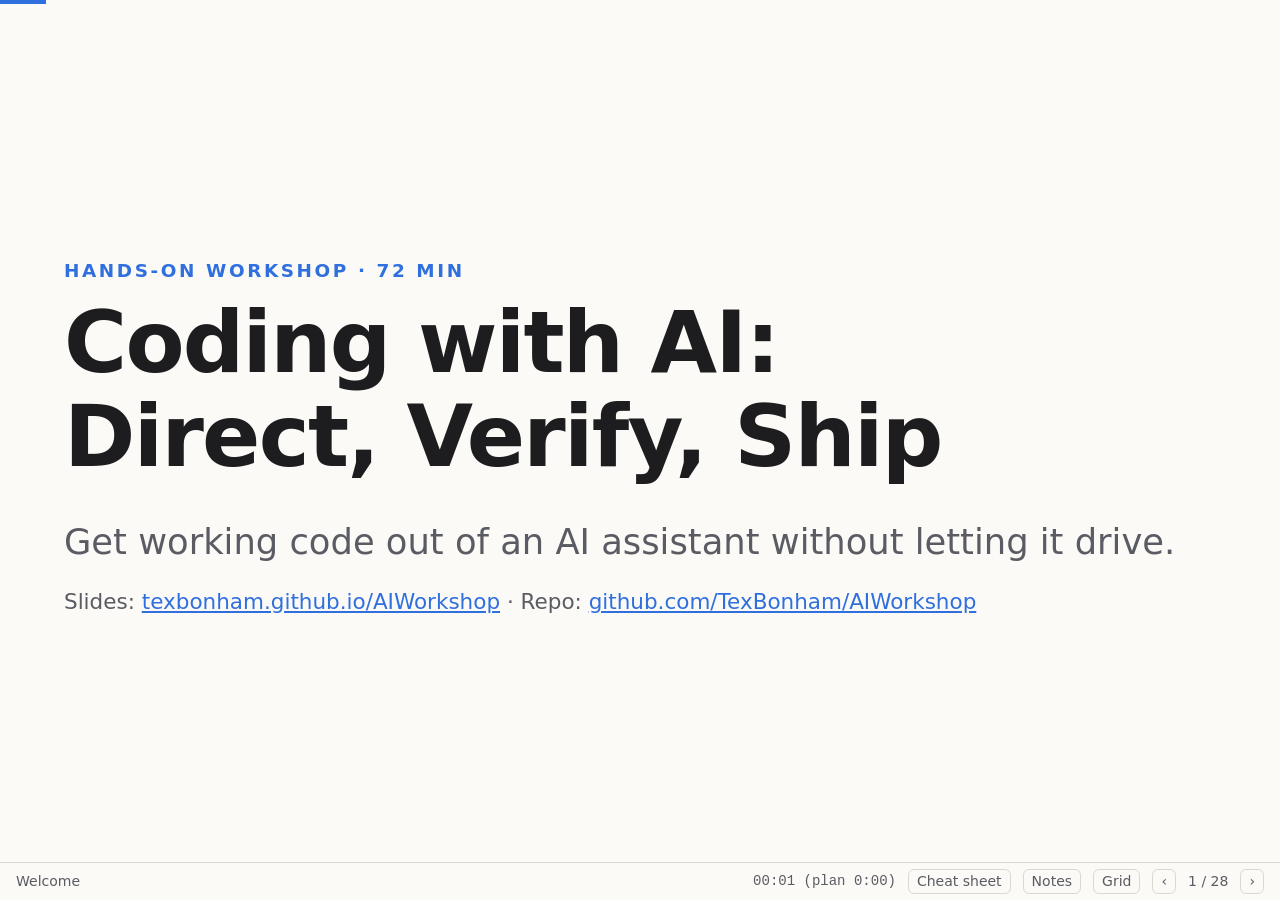
==== docs/index.html @ 7f03ebe2 "Add AI workshop materials: slides, labs, prompts, setup and instructor tooling Three mini-labs (bug," ====
<!doctype html>
<html lang="en">
<head>
  <meta charset="utf-8">
  <meta name="viewport" content="width=device-width, initial-scale=1">
  <title>Coding with AI</title>
  <meta name="description" content="Slides for a 72-minute hands-on workshop on directing an AI coding assistant: give it context, make it plan, verify everything, keep the decisions yourself.">
  <link rel="stylesheet" href="css/slides.css">
</head>
<body>
<div class="progress" id="progress"></div>
<main class="deck">

<!-- ===== Section 0: Welcome ===== -->
<section class="slide title-slide" data-section="Welcome" data-at="0:00">
  <div class="kicker">Hands-on workshop · 72 min</div>
  <h1>Coding with AI:<br>Direct, Verify, Ship</h1>
  <p class="lead">Get working code out of an AI assistant without letting it drive.</p>
  <p class="small">Slides: <a href="https://texbonham.github.io/AIWorkshop/">texbonham.github.io/AIWorkshop</a> · Repo: <a href="https://github.com/TexBonham/AIWorkshop">github.com/TexBonham/AIWorkshop</a></p>
  <aside class="notes">
    <ul>
      <li>[0:00] Welcome. Title is a placeholder; change it here and in the &lt;title&gt;.</li>
      <li>Laptops open, signed in to claude.ai, repo ZIP downloaded. Anyone who skipped SETUP.md: hand up now, a helper comes to you.</li>
      <li>Press N to hide these notes, F for fullscreen, T to reset the clock.</li>
    </ul>
  </aside>
</section>

<section class="slide">
  <h2>Today, in 72 minutes</h2>
  <div class="table-wrap">
  <table class="simple">
    <tr><th>Min</th><th>What</th><th>You</th></tr>
    <tr><td>0–3</td><td>Welcome, budget warning, open the ZIP</td><td>follow along</td></tr>
    <tr><td>3–14</td><td>How to work with an AI assistant: two failures, nine habits</td><td>watch</td></tr>
    <tr><td>14–26</td><td><strong>Lab 1</strong> · The bug that isn't where it looks</td><td>hands-on</td></tr>
    <tr><td>26–30</td><td>Debrief · from a complaint to a spec</td><td>discuss</td></tr>
    <tr><td>30–45</td><td><strong>Lab 2</strong> · The complaint</td><td>hands-on</td></tr>
    <tr><td>45–49</td><td>Debrief · building from a brief</td><td>discuss</td></tr>
    <tr><td>49–67</td><td><strong>Lab 3</strong> · Build from a brief (pick one of two)</td><td>hands-on</td></tr>
    <tr><td>67–72</td><td>Recap, take-home, beyond the browser</td><td>listen</td></tr>
  </table>
  </div>
  <p class="small">Every step is in <a href="https://github.com/TexBonham/AIWorkshop/blob/main/LABS.md">LABS.md</a> · prompts in <code>labs/prompts.md</code> · one page: <a href="cheatsheet.html">cheat sheet</a></p>
  <aside class="notes">
    <ul>
      <li>[~0:45] You leave with: a workflow that gets correct code out of an assistant, nine habits, and nine copy-paste prompt skeletons.</li>
      <li>Mostly doing. Three labs. Each one is built so "just fix it" fails and the workflow works.</li>
      <li>Fall behind? LABS.md has every step. Nobody gets left behind.</li>
    </ul>
  </aside>
</section>

<section class="slide">
  <h2>You have a message budget</h2>
  <ul>
    <li>Free Claude usage runs on a <strong>rolling 5-hour window</strong>. Anthropic doesn't publish the exact free count.</li>
    <li>So today every message is planned:</li>
  </ul>
  <div class="table-wrap">
  <table class="simple">
    <tr><th>Lab</th><th>Minutes</th><th>Messages (target)</th></tr>
    <tr><td>Lab 1 · the bug</td><td>12</td><td>≤ 5</td></tr>
    <tr><td>Lab 2 · the complaint</td><td>15</td><td>≤ 7</td></tr>
    <tr><td>Lab 3 · build from a brief</td><td>18</td><td>≤ 5</td></tr>
  </table>
  </div>
  <p class="lead">Every "still broken, try again" is a message you don't get back.</p>
  <p class="small">Targets, being confirmed in a dry run on a fresh free account.</p>
  <aside class="notes">
    <ul>
      <li>[~1:15] Don't quote a number of free messages; we don't know it and it changes. Say "rolling 5-hour window, count not published".</li>
      <li>After the Gate 3 dry run: update these numbers here, in LABS.md, and on the cheat sheet.</li>
      <li>Run out mid-lab? Pair with a neighbour. That's the plan, not a failure.</li>
    </ul>
  </aside>
</section>

<section class="slide lab" data-at="2:00">
  <div class="kicker">Hands-on · Lab 0 · 1 min · 0 messages</div>
  <h2>Set up your workspace</h2>
  <ol>
    <li>Unzip the repo. Double-click <code>labs/lab1-bug/index.html</code>: a grade calculator opens</li>
    <li>Go to <strong>claude.ai</strong> → create one <strong>Project</strong> named <code>AI Workshop</code></li>
    <li>Paste skeleton <span class="skel">#0</span> (the project brief) into the Project's <strong>instructions</strong></li>
    <li>Every lab = a <strong>new chat inside that Project</strong></li>
  </ol>
  <p class="small">No Projects in your sidebar? Fine: paste <span class="skel">#0</span> as the first message of every chat instead.</p>
  <p class="labfoot">Full steps in <a href="https://github.com/TexBonham/AIWorkshop/blob/main/LABS.md#lab-0-set-up-follow-along">LABS.md</a> · skeletons in <code>labs/prompts.md</code></p>
  <aside class="notes">
    <ul>
      <li>[2:00–3:00] Do it live on the projector once. Show where the ZIP unzipped and where prompts.md is.</li>
      <li>Projects location ("left sidebar") and the instructions field wording [confirm at Gate 3].</li>
      <li>Most people will finish this during the next section; that's fine. Helpers watch for anyone with no claude.ai login.</li>
      <li>Fallback costs nothing extra: #0 just rides along in message 1 of each lab.</li>
    </ul>
  </aside>
</section>

<!-- ===== Section 1: How to work with an AI assistant ===== -->
<section class="slide divider" data-section="1 · How to work with an AI assistant" data-at="3:00">
  <div class="kicker">Part 1</div>
  <h1>Two ways "just ask" fails</h1>
  <p class="lead">A tiny tip splitter, one bug, two requests.</p>
  <aside class="notes">
    <ul>
      <li>[3:00] Live demo on the instructor's account; screenshots in instructor/demo/ as fallback.</li>
      <li>The example (tip.js) is deliberately not any of the labs. Target: done with both demos by ~7:00.</li>
    </ul>
  </aside>
</section>

<section class="slide">
  <h2>Failure 1: "fix the bug"</h2>
  <div class="chat">
    <div class="you"><span class="who">You</span>fix the bug<pre><code>function splitBill(bill, tipPercent, people) {
  const tip = bill * tipPercent / 100;
  const share = bill / people + tip;
  return roundCents(share);
}
function roundCents(x) {
  let cents = Math.round(x * 100);
  if (cents % 1 !== 0) { cents = Math.ceil(cents); }
  return cents / 100;
}</code></pre></div>
    <div class="ai"><span class="who">Assistant</span>Found it! <code>roundCents</code> is convoluted: the <code>cents % 1</code> check can never be true. I've rewritten it as <code>Math.round(x * 100) / 100</code>. <strong>Fixed!</strong> Your tip splitter should work correctly now.</div>
  </div>
  <div class="card bad"><p>The rounding was ugly but <strong>correct</strong>. The real bug, <em>$60, 20% tip, 3 people shows $32.00 each, expected $24.00</em>, is untouched. It never heard the symptom.</p></div>
  <aside class="notes">
    <ul>
      <li>[~3:30] Live demo on the instructor's account; screenshots in instructor/demo/ as fallback. Exact wording will differ live; the pattern is what matters.</li>
      <li>Ask the room: what was the bug? (Tip isn't divided among people: 60/3 + 12 = 32.) Nobody told the assistant, so it fixed the ugliest code it saw and declared victory.</li>
      <li>"Fixed!" is a claim, not a result. Hold that thought: habit 6.</li>
    </ul>
  </aside>
</section>

<section class="slide">
  <h2>Failure 2: "add X"</h2>
  <div class="chat">
    <div class="you"><span class="who">You</span>Add an option to round each share up to the next dollar. <em>(tip.js pasted)</em></div>
    <div class="ai"><span class="who">Assistant</span>Done! I added a <code>roundUp</code> option. While I was in there I also:
      <ul>
        <li>renamed <code>splitBill</code> to <code>calculateShare</code> for clarity</li>
        <li>converted everything to arrow functions</li>
        <li>formatted the result with a currency symbol</li>
      </ul>
    </div>
  </div>
  <div class="card bad"><p>One request, four changes to review. The page still calls <code>splitBill()</code>, so now <strong>nothing</strong> works, and the display shows <code>$$24.00</code>.</p></div>
  <aside class="notes">
    <ul>
      <li>[~5:30] Live demo on the instructor's account; screenshots in instructor/demo/ as fallback.</li>
      <li>Point: the assistant is eager. Unasked "improvements" are where new bugs come from, and they make the real change hard to find.</li>
      <li>Both failures are preventable with what you say, not with a better model. That's the next 7 minutes.</li>
    </ul>
  </aside>
</section>

<section class="slide">
  <div class="kicker">Habit 1</div>
  <h2><span class="habit">1</span> Context first</h2>
  <p>Start every chat with a short <strong>project brief</strong>: what the code is, what "done" means, what not to touch.</p>
  <div class="cols">
    <div class="card good"><h3>In a Project</h3><p>The brief lives in the Project's instructions. Every new chat starts with it, free.</p></div>
    <div class="card"><h3>No Projects?</h3><p>Paste the brief as the first lines of message 1.</p></div>
  </div>
  <p class="small">Skeleton <span class="skel">#0</span> · it also bans refactors and "fixed!" claims for the whole chat.</p>
  <aside class="notes">
    <ul>
      <li>[~7:00] Target: ~40 s per habit slide. You'll practise all of them in the labs.</li>
      <li>Show skeleton #0 in labs/prompts.md briefly: "list assumptions, smallest change, only app.js, show changed lines, never say fixed".</li>
      <li>That one paste would have prevented most of Failure 2.</li>
    </ul>
  </aside>
</section>

<section class="slide">
  <div class="kicker">Habits 2 and 3</div>
  <h2>Describe what you saw, then prove it</h2>
  <div class="cols">
    <div class="card"><h3><span class="habit">2</span> Symptom, not diagnosis</h3><p>Say what you did, what you saw, what you expected. Don't guess the cause for it; a wrong guess sends it to the wrong place.</p></div>
    <div class="card"><h3><span class="habit">3</span> Reproduce, paste the real output</h3><p>The exact wrong number. The red test lines, copied. <strong>Text, not screenshots.</strong></p></div>
  </div>
  <pre><code>What I saw:      $60, 20% tip, 3 people → $32.00 each
What I expected: $24.00 each ((60 + 12) / 3)</code></pre>
  <p class="small">Skeletons <span class="skel">#1</span> report a bug · <span class="skel">#4</span> report back after testing</p>
  <aside class="notes">
    <ul>
      <li>[~7:40] With these two lines, Failure 1 doesn't happen: it looks at the share math, not the rounding.</li>
      <li>"I think the rounding is wrong" is a diagnosis. If you're wrong, it agrees with you anyway.</li>
    </ul>
  </aside>
</section>

<section class="slide">
  <div class="kicker">Habit 4</div>
  <h2><span class="habit">4</span> Plan before code, with assumptions</h2>
  <p class="lead">"List your assumptions and a plan. Don't write code yet."</p>
  <ol>
    <li>It lists assumptions and a numbered plan</li>
    <li>You <strong>correct</strong> the wrong assumptions</li>
    <li>You <strong>approve</strong> specific steps</li>
    <li>Then it writes code</li>
  </ol>
  <p>A wrong assumption costs one line to fix in a plan, and a whole rewrite after the code.</p>
  <p class="small">Skeletons <span class="skel">#2</span> assumptions + plan · <span class="skel">#3</span> approve and correct</p>
  <aside class="notes">
    <ul>
      <li>[~8:40] This is the habit that matters most for Labs 2 and 3. It feels slower; it is cheaper.</li>
      <li>Reading the assumptions list is where you find out it misunderstood you, before you pay for code.</li>
    </ul>
  </aside>
</section>

<section class="slide">
  <div class="kicker">Habits 5 and 6</div>
  <h2>Small changes, checked by you</h2>
  <div class="cols">
    <div class="card"><h3><span class="habit">5</span> One change at a time</h3><p>Ask for the smallest change. Forbid refactors you didn't ask for. "Show me only the changed lines."</p></div>
    <div class="card"><h3><span class="habit">6</span> Verify every claim</h3><p>"Fixed" means nothing until <strong>your</strong> tests say so. Save, re-run, then report the real result back.</p></div>
  </div>
  <p class="small">Skeletons <span class="skel">#3</span> approve steps 1–3 only · <span class="skel">#4</span> report back · <span class="skel">#8</span> fix only these</p>
  <aside class="notes">
    <ul>
      <li>[~9:40] Every lab has a tests page or a checklist. Its verdict beats the assistant's.</li>
      <li>If it says "fixed" and the test is red, don't argue in prose: paste the red lines (#4).</li>
    </ul>
  </aside>
</section>

<section class="slide">
  <div class="kicker">Habit 7</div>
  <h2><span class="habit">7</span> Read the diff, own the decision</h2>
  <ul>
    <li>You are the reviewer. If you can't say which line changed and why, you're not done.</li>
    <li>When a choice matters, make it argue against itself:</li>
  </ul>
  <pre><code>Give me the strongest case against this approach, and one
alternative. Then tell me which you'd pick and why. No code.</code></pre>
  <p class="small">Skeleton <span class="skel">#6</span> argue against it</p>
  <aside class="notes">
    <ul>
      <li>[~10:40] Assistants agree with you by default. Asking for the case against is how you get the other side.</li>
      <li>Lab 2 is where this pays off: the obvious fix is not the right one.</li>
    </ul>
  </aside>
</section>

<section class="slide">
  <div class="kicker">Habits 8 and 9</div>
  <h2>Keep chats short, spend on purpose</h2>
  <div class="cols">
    <div class="card"><h3><span class="habit">8</span> Fresh chat when context rots</h3><p>Long chats drift and cost more per message. <strong>New lab = new chat.</strong> Your Project brief comes with you.</p></div>
    <div class="card"><h3><span class="habit">9</span> Budget your messages</h3><p>Each lab has a spend plan. LABS.md says <em>"Message 2 of 5"</em> on every step that sends one.</p></div>
  </div>
  <p class="lead">Plan → approve → one change → test → report back.</p>
  <aside class="notes">
    <ul>
      <li>[~11:40] Recap the loop in one line, then go.</li>
      <li>Questions? Take one or two, max. Lab 1 starts at 14:00.</li>
    </ul>
  </aside>
</section>

<!-- ===== Section 2: Lab 1 ===== -->
<section class="slide lab" data-section="2 · Lab 1: The bug" data-at="14:00">
  <div class="kicker">Hands-on · Lab 1 · 12 min · ≤5 messages</div>
  <h2>The bug that isn't where it looks</h2>
  <div class="ticket">
    <p><strong>#41 · Homework average comes out as 50.7%</strong></p>
    <p>I copied my homework scores straight from the syllabus tracker sheet: <strong>9 / 10, 40 / 50, 95 / 100</strong>. The app shows the Homework average as <strong>50.7%</strong>, and my overall grade shows a C. By hand those are 90%, 80% and 95%, which average to <strong>88.3%</strong>, and that should make the overall a B.</p>
    <p>Quizzes and the midterm look right, so it's just Homework.</p>
  </div>
  <ol>
    <li>New chat in your Project. Reproduce it in <code>index.html</code>; open <code>tests.html</code>, copy the red lines</li>
    <li>Msg 1 <span class="skel">#1</span> symptom + red lines + <code>app.js</code> · Msg 2 <span class="skel">#2</span> assumptions + plan</li>
    <li>Msg 3 <span class="skel">#3</span> approve → edit <code>app.js</code>, save, refresh <code>tests.html</code></li>
    <li>Still red? Msg 4–5 <span class="skel">#4</span> paste the red lines back</li>
    <li>Done: all green, and you can point at the line you changed</li>
  </ol>
  <p class="labfoot">Full steps in <a href="https://github.com/TexBonham/AIWorkshop/blob/main/LABS.md#lab-1-the-bug-that-isnt-where-it-looks">LABS.md</a> · ticket in <code>labs/lab1-bug/README.md</code></p>
  <aside class="notes">
    <ul>
      <li>[14:00–26:00] Reproduce on the projector first: open index.html, the Homework row is already filled in and shows 50.7%; expected 88.3%. Then let them go.</li>
      <li>Walk the room. Look for people who typed "fix the bug": ask what the ticket says, point them at skeleton #1.</li>
      <li>Watch for: a "fix" that turns a different test red. That's the point; paste it back with #4.</li>
      <li>Snags: tests still red after saving → edited the wrong copy of app.js, or didn't refresh. Notepad saved as app.js.txt → Save as type: All files.</li>
      <li>[~24:00] Two-minute warning.</li>
    </ul>
  </aside>
</section>

<!-- ===== Section 3: Debrief Lab 1 ===== -->
<section class="slide divider" data-section="3 · Debrief: complaint to spec" data-at="26:00">
  <div class="kicker">Debrief · Lab 1</div>
  <h1>Where was the bug?</h1>
  <ul>
    <li>Who got all green in three messages or fewer? What did you paste in message 1?</li>
    <li>Did anyone's assistant rewrite code that wasn't broken? Did it say "fixed"?</li>
    <li>Did a <em>different</em> test go red after the first fix? What did you send back?</li>
  </ul>
  <aside class="notes">
    <ul>
      <li>[26:00] Two minutes, hands up, take two or three answers. Get one person to say which line changed and why.</li>
      <li>Land it: the symptom plus the red test text pointed straight at the average; "fix the bug" pointed at the ugliest code.</li>
    </ul>
  </aside>
</section>

<section class="slide">
  <h2>From a complaint to a spec</h2>
  <div class="cols">
    <div class="card bad"><h3>A complaint</h3><p>"The search is broken." Real, but it doesn't say what <em>right</em> looks like.</p></div>
    <div class="card good"><h3>A requirement</h3><p>Examples with expected results: "I type X, I see A and B, I don't see C."</p></div>
  </div>
  <ul>
    <li><strong>Examples are the spec.</strong> Write them before you open the chat</li>
    <li><strong>Ask for its assumptions</strong>: the gaps your examples don't cover <span class="skel">#5</span> <span class="skel">#2</span></li>
    <li><strong>Make it argue against</strong> the obvious fix <span class="skel">#6</span></li>
  </ul>
  <aside class="notes">
    <ul>
      <li>[~28:00] Bridge to Lab 2. Nothing is broken in Lab 2: every test passes. The code does what it was written to do, not what people expect.</li>
      <li>You decide what "correct" is. The assistant can't, because only the owner knows.</li>
    </ul>
  </aside>
</section>

<!-- ===== Section 4: Lab 2 ===== -->
<section class="slide lab" data-section="4 · Lab 2: The complaint" data-at="30:00">
  <div class="kicker">Hands-on · Lab 2 · 15 min · ≤7 messages</div>
  <h2>The complaint</h2>
  <div class="ticket">
    <p class="from">From a student, via the feedback form</p>
    <p>The search on the events page is broken. I typed <strong>art</strong> and got <em>Startup Weekend</em> and <em>Cartography Club</em>. Neither of those has anything to do with art. The actual <em>Art Society Open Studio</em> was in the list, but so was a bunch of junk.</p>
  </div>
  <ol>
    <li>New chat. <strong>Before opening Claude:</strong> write 5 example searches with expected results</li>
    <li>Msg 1 <span class="skel">#5</span> complaint + examples + <code>app.js</code> · Msg 2 <span class="skel">#2</span> · Msg 3 <span class="skel">#3</span></li>
    <li>Apply, refresh <code>tests.html</code>, try your 5 examples in <code>index.html</code></li>
    <li>Checklist on the projector → Msg 4–5 <span class="skel">#8</span> fix only what fails</li>
    <li>Msg 6: ask for 2 tests for the new behaviour, paste them into <code>tests.js</code></li>
  </ol>
  <p class="labfoot">Full steps in <a href="https://github.com/TexBonham/AIWorkshop/blob/main/LABS.md#lab-2-the-complaint">LABS.md</a> · Msg 7 is spare</p>
  <aside class="notes">
    <ul>
      <li>[30:00–45:00] Stress step 1: pen and paper (or a text file) first. No examples, no message 1.</li>
      <li>Walk the room. If someone's plan makes the match much stricter, ask them to try a few partial words in index.html, then point them at #6.</li>
      <li>Don't reveal the owner's intent before the checklist slide.</li>
      <li>Snag: tests.js edit breaks tests.html → they pasted outside the list; check the end of the file.</li>
    </ul>
  </aside>
</section>

<section class="slide center" data-at="37:00">
  <div class="kicker">Lab 2 · minute 7</div>
  <h2>Acceptance checklist</h2>
  <p class="lead">The owner's checklist is now on the projector.</p>
  <p>Run every query in <code>index.html</code>. Anything that fails goes into skeleton <span class="skel">#8</span>.</p>
  <aside class="notes">
    <ul>
      <li>[37:00] Switch the projector to instructor/checklists/lab2.md (written after the Gate 3 dry run). It is NOT in this deck because the deck is public.</li>
      <li>Leave it up until ~43:00. Ask: whose examples already covered most of it?</li>
      <li>[~43:00] Last step: ask for two tests for the new behaviour and paste them into tests.js.</li>
    </ul>
  </aside>
</section>

<!-- ===== Section 5: Debrief Lab 2 ===== -->
<section class="slide divider" data-section="5 · Debrief: brief to build" data-at="45:00">
  <div class="kicker">Debrief · Lab 2</div>
  <h1>Who decided what "art" means?</h1>
  <ul>
    <li>Who wrote all 5 examples before opening Claude? How many checklist items did they already cover?</li>
    <li>Which of its assumptions did you correct?</li>
    <li>Did anyone's plan match whole words only? What did that break?</li>
  </ul>
  <aside class="notes">
    <ul>
      <li>[45:00] Two minutes. Get one wrong assumption out loud.</li>
      <li>Land it: the obvious fix (whole words only) is the wrong one: it breaks partial-word searches people rely on. Only the owner's examples tell you that.</li>
    </ul>
  </aside>
</section>

<section class="slide">
  <h2>From a brief to a build</h2>
  <p class="lead">Brief → spec → acceptance checks → <strong>one</strong> build → test locally → fix only what fails</p>
  <div class="cols">
    <div class="card"><h3>Why one build</h3><p>A whole page is a long reply. Each rebuild costs far more of your budget than a short answer. Settle the spec first, then build once.</p></div>
    <div class="card"><h3>Test it where it runs</h3><p>Download the artifact, or copy its code into a file ending in <code>.html</code>. Open it in your browser and tick your list.</p></div>
  </div>
  <p class="small">Skeletons <span class="skel">#7</span> build from a brief · <span class="skel">#3</span> approve · <span class="skel">#8</span> fix round</p>
  <aside class="notes">
    <ul>
      <li>[~47:00] An <em>artifact</em> is the panel where Claude shows a whole file. Show the download / copy button on the projector.</li>
      <li>Fix rounds name the failing checks only. "Make it better" restarts the whole page.</li>
    </ul>
  </aside>
</section>

<section class="slide" data-at="48:30">
  <div class="kicker">30 seconds</div>
  <h2>Check your usage meter</h2>
  <ol>
    <li>In claude.ai, look at the usage indicator (or your settings)</li>
    <li>Plenty left? Pick <strong>brief A</strong></li>
    <li>Nearly out? Pick <strong>brief B</strong>, or pair with a neighbour</li>
  </ol>
  <aside class="notes">
    <ul>
      <li>[48:30] Show where the meter is on the instructor's screen. Its exact location may move [confirm at Gate 3].</li>
      <li>Pairing plan: one laptop drives, the other person writes the acceptance checks.</li>
    </ul>
  </aside>
</section>

<!-- ===== Section 6: Lab 3 ===== -->
<section class="slide lab" data-section="6 · Lab 3: Build from a brief" data-at="49:00">
  <div class="kicker">Hands-on · Lab 3 · 18 min · ≤5 messages</div>
  <h2>Build from a brief: pick one</h2>
  <div class="cols">
    <div class="card"><h3>A · Class schedule builder</h3><p><strong>Standard pick.</strong> An advising office wants a weekly grid that shows which courses collide.</p><p><code>labs/lab3-build/brief-schedule.md</code></p></div>
    <div class="card"><h3>B · Game of Life</h3><p><strong>Lighter pick:</strong> low on budget, or want the more visual result. A club wants a demo page for its fair table.</p><p><code>labs/lab3-build/brief-life.md</code></p></div>
  </div>
  <p class="lead">The other one is your take-home.</p>
  <aside class="notes">
    <ul>
      <li>[49:00] One minute to choose. Most people should take A.</li>
      <li>Both briefs are deliberately vague. The "What the brief does not say" list under each one is the real work.</li>
    </ul>
  </aside>
</section>

<section class="slide lab">
  <div class="kicker">Hands-on · Lab 3 · 18 min · ≤5 messages</div>
  <h2>Spec first, build once</h2>
  <ol>
    <li>On paper: answer "What the brief does not say", then write 8–12 acceptance checks</li>
    <li>New chat. Msg 1 <span class="skel">#7</span> brief + checks, no build yet</li>
    <li>Msg 2 <span class="skel">#3</span> correct its assumptions, approve → <strong>one</strong> build</li>
    <li>Download it (or copy into a <code>.html</code> file), open it in your browser, tick your list</li>
    <li>Up to 2 rounds of <span class="skel">#8</span>: only the checks that failed</li>
  </ol>
  <p class="labfoot">Full steps in <a href="https://github.com/TexBonham/AIWorkshop/blob/main/LABS.md#lab-3-build-from-a-brief">LABS.md</a> · one message is spare</p>
  <aside class="notes">
    <ul>
      <li>[~50:00–65:00] Push the paper step hard: 5 minutes of writing saves 3 messages.</li>
      <li>Walk the room. "Make it nicer" is not a check; ask what they would click to test it.</li>
      <li>Snags: artifact won't download → copy the code into a new file ending .html (download/copy button wording [confirm at Gate 3]). TextEdit → Format → Make Plain Text first.</li>
      <li>[~63:00] Two minutes to self-check.</li>
    </ul>
  </aside>
</section>

<section class="slide center" data-at="65:00">
  <div class="kicker">Lab 3 · self-check</div>
  <h2>How does yours compare?</h2>
  <p class="lead">The instructor's checklist for your brief is on the projector.</p>
  <p>How many did your own list already cover? Which ones did you miss?</p>
  <aside class="notes">
    <ul>
      <li>[65:00] Show instructor/checklists/lab3-schedule.md, then lab3-life.md (written after the Gate 3 dry run). Not in this deck because the deck is public.</li>
      <li>Self-check only; no grading. Ask for one check someone had that the instructor's list doesn't.</li>
    </ul>
  </aside>
</section>

<!-- ===== Section 7: Wrap-up ===== -->
<section class="slide divider" data-section="7 · Wrap-up" data-at="67:00">
  <div class="kicker">Wrap-up</div>
  <h1>The nine habits</h1>
  <div class="table-wrap">
  <table class="simple">
    <tr><td><span class="habit">1</span> Context first</td><td><span class="habit">4</span> Plan + assumptions before code</td><td><span class="habit">7</span> Read the diff, own the decision</td></tr>
    <tr><td><span class="habit">2</span> Symptom, not diagnosis</td><td><span class="habit">5</span> One change at a time</td><td><span class="habit">8</span> Fresh chat when context rots</td></tr>
    <tr><td><span class="habit">3</span> Reproduce, paste real output</td><td><span class="habit">6</span> Verify every claim</td><td><span class="habit">9</span> Budget your messages</td></tr>
  </table>
  </div>
  <p class="lead">You direct. It types. Your tests decide.</p>
  <aside class="notes">
    <ul>
      <li>[67:00] One sentence per column: give it context and evidence; make it plan and keep it small; check it and own it.</li>
    </ul>
  </aside>
</section>

<section class="slide">
  <h2>Take-home</h2>
  <ul>
    <li><strong>Build the other Lab 3 brief</strong>, start to finish, in a fresh chat</li>
    <li>Keep <code>labs/prompts.md</code>: skeletons <span class="skel">#0</span>–<span class="skel">#8</span> work on any project</li>
    <li>Unfinished lab? Every step is in <a href="https://github.com/TexBonham/AIWorkshop/blob/main/LABS.md">LABS.md</a></li>
  </ul>
  <p class="small">One page to keep: <a href="cheatsheet.html">cheat sheet</a></p>
  <aside class="notes">
    <ul>
      <li>[~68:30] Wait for your usage window to reset before starting the take-home.</li>
      <li>Try it on your own coursework next: write the brief (#0) first.</li>
    </ul>
  </aside>
</section>

<section class="slide">
  <h2>Beyond the browser</h2>
  <ul>
    <li>Paid tiers add <strong>Claude Code</strong>: the assistant works in a terminal on your real files, and plugs into editors</li>
    <li>Other tools do similar things: GitHub Copilot, Cursor, and more</li>
    <li><strong>The habits don't change.</strong> Context, symptoms, plan first, small changes, verify, own the decision</li>
  </ul>
  <p class="lead">The tool will change. Directing it is the skill.</p>
  <aside class="notes">
    <ul>
      <li>[~70:00] Don't quote prices or limits; they change. Point people at the providers' own pages.</li>
      <li>The more an assistant can do on its own, the more habits 4, 6 and 7 matter.</li>
    </ul>
  </aside>
</section>

<section class="slide center">
  <h2>Thank you</h2>
  <p class="lead">Direct. Verify. Ship.</p>
  <p class="small"><a href="https://github.com/TexBonham/AIWorkshop">github.com/TexBonham/AIWorkshop</a> · <a href="cheatsheet.html">cheat sheet</a></p>
  <aside class="notes">
    <ul>
      <li>[~71:00] Thank helpers. Leave this up while people pack.</li>
    </ul>
  </aside>
</section>

</main>

<nav class="hud" aria-label="Slide controls">
  <span class="section-name" id="section-name"></span>
  <span class="clock hide-narrow" id="clock" title="Elapsed time (press T to reset)"></span>
  <a href="cheatsheet.html" class="hide-narrow">Cheat sheet</a>
  <button type="button" id="btn-notes" class="hide-narrow" title="Speaker notes (N)">Notes</button>
  <button type="button" id="btn-overview" class="hide-narrow" title="Overview (O)">Grid</button>
  <button type="button" id="btn-prev" aria-label="Previous slide">‹</button>
  <span id="counter">1 / 1</span>
  <button type="button" id="btn-next" aria-label="Next slide">›</button>
</nav>

<script src="js/slides.js"></script>
</body>
</html>
---- docs/css/slides.css ----
:root {
  --bg: #fbfaf7;
  --surface: #ffffff;
  --surface-2: #f1efe9;
  --text: #1d1d1f;
  --muted: #5b5b63;
  --accent: #2f6fde;
  --accent-soft: #e3ecfc;
  --ok: #1f8a4c;
  --warn: #b25e00;
  --bad: #c0362c;
  --border: #dcd8cf;
  --code-bg: #f1efe9;
  --code-text: #1d1d1f;
  --shadow: 0 2px 10px rgba(0, 0, 0, 0.06);
  --font: system-ui, -apple-system, "Segoe UI", Roboto, "Helvetica Neue", Arial, sans-serif;
  --mono: ui-monospace, "Cascadia Code", "SF Mono", Menlo, Consolas, "Liberation Mono", monospace;
  --gutter: 16px;
  --radius: 10px;
}

@media (prefers-color-scheme: dark) {
  :root:not([data-theme="light"]) {
    --bg: #15161a;
    --surface: #1e2026;
    --surface-2: #262932;
    --text: #ecebe7;
    --muted: #a3a3ad;
    --accent: #7aa7ff;
    --accent-soft: #23304d;
    --ok: #4cc782;
    --warn: #f0a24a;
    --bad: #ff7b70;
    --border: #353844;
    --code-bg: #262932;
    --code-text: #ecebe7;
    --shadow: none;
  }
}

:root[data-theme="dark"] {
  --bg: #15161a;
  --surface: #1e2026;
  --surface-2: #262932;
  --text: #ecebe7;
  --muted: #a3a3ad;
  --accent: #7aa7ff;
  --accent-soft: #23304d;
  --ok: #4cc782;
  --warn: #f0a24a;
  --bad: #ff7b70;
  --border: #353844;
  --code-bg: #262932;
  --code-text: #ecebe7;
  --shadow: none;
}

* {
  box-sizing: border-box;
}

html,
body {
  margin: 0;
  padding: 0;
  height: 100%;
}

body {
  background: var(--bg);
  color: var(--text);
  font-family: var(--font);
  font-size: clamp(18px, 2.4vw, 34px);
  line-height: 1.35;
  overflow-x: hidden;
}

a {
  color: var(--accent);
}

code,
pre,
kbd {
  font-family: var(--mono);
}

/* ===== Deck layout ===================================================== */

.deck {
  position: relative;
  width: 100%;
  min-height: 100vh;
  min-height: 100dvh;
}

.slide {
  display: none;
  flex-direction: column;
  justify-content: center;
  min-height: 100vh;
  min-height: 100dvh;
  width: 100%;
  max-width: 1300px;
  margin: 0 auto;
  padding: 3.2em var(--gutter) 3.6em;
}

.slide.active {
  display: flex;
}

@media (min-width: 700px) {
  .slide {
    padding-left: 5vw;
    padding-right: 5vw;
  }
}

.slide h1 {
  font-size: 2.3em;
  line-height: 1.1;
  margin: 0 0 0.4em;
  letter-spacing: -0.02em;
}

.slide h2 {
  font-size: 1.7em;
  line-height: 1.15;
  margin: 0 0 0.6em;
  letter-spacing: -0.01em;
}

.slide h3 {
  font-size: 1.1em;
  margin: 0.4em 0 0.3em;
  color: var(--muted);
}

.slide p {
  margin: 0 0 0.6em;
}

.slide ul,
.slide ol {
  margin: 0 0 0.6em;
  padding-left: 1.2em;
}

.slide li {
  margin: 0.25em 0;
}

.slide li::marker {
  color: var(--accent);
}

.lead {
  font-size: 1.15em;
  color: var(--muted);
}

.small {
  font-size: 0.7em;
  color: var(--muted);
}

.big {
  font-size: 1.4em;
}

.center {
  text-align: center;
  align-items: center;
}

.kicker {
  font-size: 0.6em;
  font-weight: 700;
  letter-spacing: 0.14em;
  text-transform: uppercase;
  color: var(--accent);
  margin-bottom: 0.6em;
}

/* ===== Slide variants ================================================== */

.slide.title-slide h1 {
  font-size: 2.8em;
}

.slide.divider {
  text-align: left;
}

.slide.divider h1 {
  font-size: 2.6em;
}

.slide.divider .kicker {
  font-size: 0.8em;
}

.slide.lab .kicker {
  color: var(--ok);
}

.slide.lab ol {
  font-size: 0.85em;
}

.slide.lab .labfoot {
  font-size: 0.65em;
  color: var(--muted);
  margin-top: 0.6em;
}

.pill {
  display: inline-block;
  font-size: 0.6em;
  font-weight: 600;
  padding: 0.15em 0.7em;
  border-radius: 999px;
  background: var(--accent-soft);
  color: var(--accent);
  vertical-align: middle;
}

/* ===== Code ============================================================ */

code {
  background: var(--code-bg);
  color: var(--code-text);
  padding: 0.05em 0.3em;
  border-radius: 5px;
  font-size: 0.9em;
  overflow-wrap: anywhere;
}

pre {
  background: var(--code-bg);
  color: var(--code-text);
  border: 1px solid var(--border);
  border-radius: var(--radius);
  padding: 0.6em 0.8em;
  margin: 0.3em 0 0.7em;
  font-size: 0.72em;
  line-height: 1.4;
  overflow-x: auto;
  max-width: 100%;
  white-space: pre-wrap;
  word-break: break-word;
}

pre code {
  background: none;
  padding: 0;
  font-size: 1em;
}

.cmd {
  display: block;
  font-size: 0.62em;
  color: var(--muted);
  margin-top: 0.15em;
}

.cmd code {
  font-size: 1em;
}

kbd {
  font-size: 0.8em;
  border: 1px solid var(--border);
  border-bottom-width: 3px;
  border-radius: 6px;
  padding: 0.05em 0.4em;
  background: var(--surface);
}

/* ===== Grids and cards ================================================= */

.cols {
  display: grid;
  grid-template-columns: 1fr;
  gap: 0.8em;
}

@media (min-width: 800px) {
  .cols {
    grid-template-columns: 1fr 1fr;
    gap: 1.4em;
  }

  .cols.three {
    grid-template-columns: 1fr 1fr 1fr;
  }
}

.card {
  background: var(--surface);
  border: 1px solid var(--border);
  border-radius: var(--radius);
  padding: 0.6em 0.8em;
  box-shadow: var(--shadow);
}

.card h3 {
  margin-top: 0;
  color: var(--text);
}

.card p,
.card ul {
  font-size: 0.8em;
}

.card.good {
  border-left: 6px solid var(--ok);
}

.card.bad {
  border-left: 6px solid var(--bad);
}

table.simple {
  border-collapse: collapse;
  font-size: 0.7em;
  width: 100%;
}

table.simple th,
table.simple td {
  text-align: left;
  border-bottom: 1px solid var(--border);
  padding: 0.35em 0.5em;
  vertical-align: top;
}

table.simple th {
  color: var(--muted);
  font-weight: 600;
}

.table-wrap {
  overflow-x: auto;
  max-width: 100%;
}

/* ===== Ticket and chat ================================================= */

.ticket {
  background: var(--surface);
  border: 1px solid var(--border);
  border-left: 6px solid var(--warn);
  border-radius: var(--radius);
  padding: 0.5em 0.8em;
  margin: 0 0 0.7em;
  font-size: 0.72em;
  box-shadow: var(--shadow);
}

.ticket p {
  margin: 0 0 0.4em;
}

.ticket p:last-child {
  margin-bottom: 0;
}

.ticket .from {
  font-size: 0.85em;
  color: var(--muted);
}

.chat {
  display: flex;
  flex-direction: column;
  gap: 0.4em;
  font-size: 0.7em;
  margin: 0 0 0.6em;
}

.chat .you,
.chat .ai {
  border-radius: var(--radius);
  padding: 0.4em 0.7em;
  max-width: 92%;
}

.chat .you {
  align-self: flex-end;
  background: var(--accent-soft);
}

.chat .ai {
  align-self: flex-start;
  background: var(--surface);
  border: 1px solid var(--border);
}

.chat .who {
  display: block;
  font-size: 0.75em;
  font-weight: 700;
  color: var(--muted);
  text-transform: uppercase;
  letter-spacing: 0.08em;
}

.chat pre {
  font-size: 0.9em;
  margin: 0.3em 0;
}

.habit {
  display: inline-block;
  min-width: 1.6em;
  text-align: center;
  font-weight: 700;
  color: var(--accent);
}

.skel {
  display: inline-block;
  font-size: 0.75em;
  font-weight: 600;
  padding: 0.05em 0.5em;
  border-radius: 999px;
  border: 1px solid var(--accent);
  color: var(--accent);
  white-space: nowrap;
}

/* ===== Notes =========================================================== */

aside.notes {
  display: none;
}

body.show-notes .slide.active aside.notes {
  display: block;
  position: fixed;
  left: 0;
  right: 0;
  bottom: 2.4rem;
  max-height: 42vh;
  overflow-y: auto;
  background: var(--surface);
  border-top: 3px solid var(--warn);
  padding: 12px var(--gutter);
  font-size: 17px;
  line-height: 1.45;
  color: var(--text);
  z-index: 20;
  box-shadow: 0 -4px 16px rgba(0, 0, 0, 0.15);
}

body.show-notes .slide.active aside.notes::before {
  content: "Speaker notes";
  display: block;
  font-weight: 700;
  color: var(--warn);
  font-size: 13px;
  text-transform: uppercase;
  letter-spacing: 0.1em;
  margin-bottom: 4px;
}

aside.notes ul {
  margin: 0;
  padding-left: 1.2em;
}

/* ===== Chrome (counter, progress, help) ================================ */

.hud {
  position: fixed;
  left: 0;
  right: 0;
  bottom: 0;
  height: 2.4rem;
  display: flex;
  align-items: center;
  gap: 12px;
  padding: 0 var(--gutter);
  font-size: 14px;
  color: var(--muted);
  background: var(--bg);
  border-top: 1px solid var(--border);
  z-index: 30;
}

.hud .section-name {
  flex: 1;
  white-space: nowrap;
  overflow: hidden;
  text-overflow: ellipsis;
}

.hud a,
.hud button {
  color: var(--muted);
  font: inherit;
  background: none;
  border: 1px solid var(--border);
  border-radius: 6px;
  padding: 2px 8px;
  cursor: pointer;
  text-decoration: none;
}

.hud .clock {
  font-family: var(--mono);
}

.progress {
  position: fixed;
  top: 0;
  left: 0;
  height: 4px;
  background: var(--accent);
  width: 0;
  z-index: 30;
  transition: width 0.2s ease;
}

.hide-narrow {
  display: none;
}

@media (min-width: 700px) {
  .hide-narrow {
    display: inline-block;
  }
}

/* ===== Overview grid =================================================== */

body.overview .deck {
  display: grid;
  grid-template-columns: repeat(auto-fill, minmax(260px, 1fr));
  gap: 12px;
  padding: 16px var(--gutter) 4rem;
}

body.overview .slide {
  display: flex;
  min-height: 0;
  height: 180px;
  overflow: hidden;
  padding: 10px 12px;
  font-size: 7px;
  border: 1px solid var(--border);
  border-radius: 8px;
  background: var(--surface);
  cursor: pointer;
  justify-content: flex-start;
}

body.overview .slide.active {
  outline: 3px solid var(--accent);
}

body.overview .slide aside.notes {
  display: none !important;
}

/* ===== Print =========================================================== */

@media print {
  @page {
    size: landscape;
    margin: 0.5in;
  }

  :root {
    --bg: #ffffff;
    --surface: #ffffff;
    --text: #000000;
    --muted: #444444;
    --code-bg: #f2f2f2;
    --shadow: none;
  }

  body {
    font-size: 20pt;
    background: #ffffff;
  }

  .hud,
  .progress {
    display: none !important;
  }

  .slide,
  .slide.active {
    display: flex;
    min-height: 0;
    height: auto;
    padding: 0;
    page-break-after: always;
    break-after: page;
    break-inside: avoid;
  }

  aside.notes {
    display: none !important;
  }
}
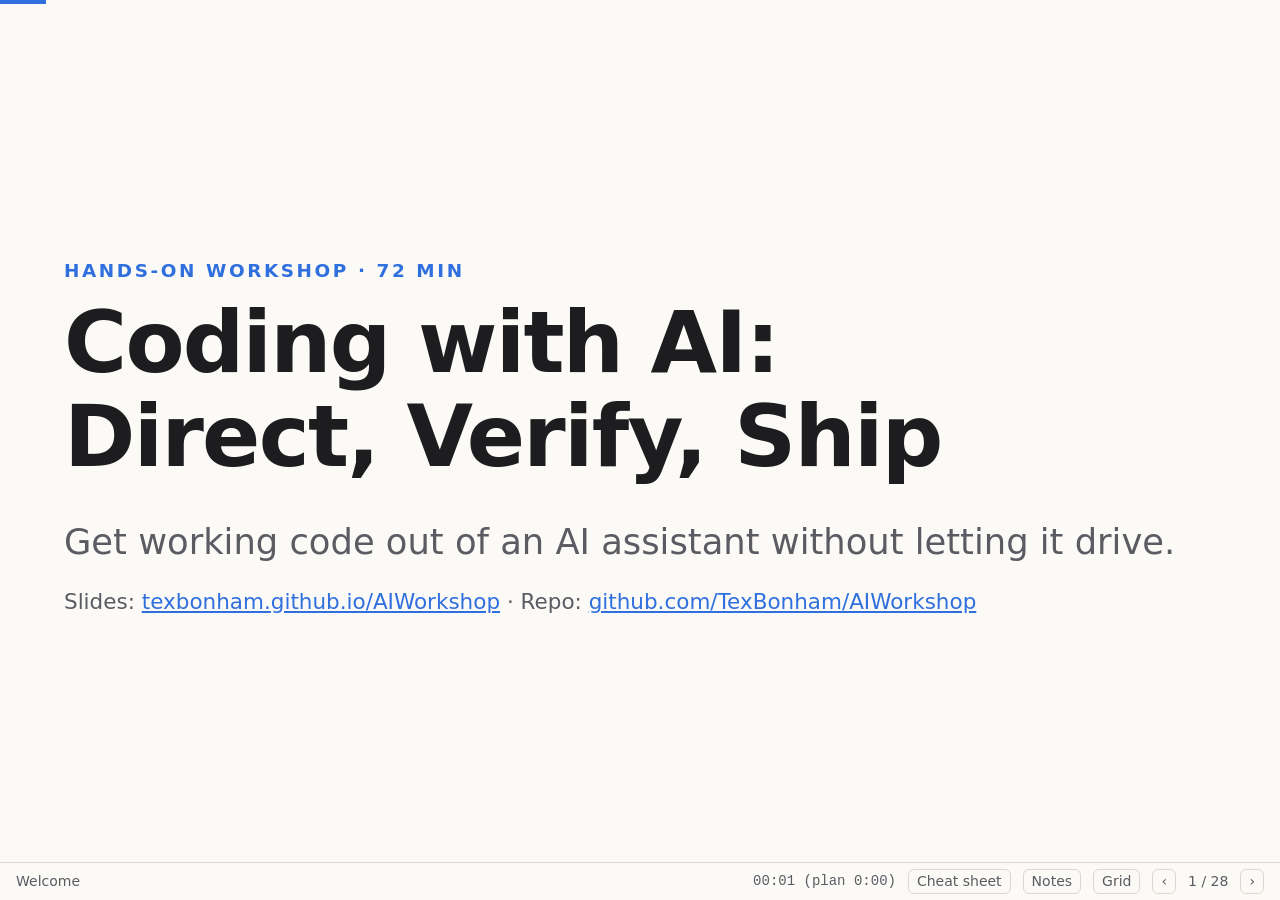
==== commit b611ce61: "Reword habits 5 and 6 so they hold at project scale One intention per request, sized to what you can" ====
--- a/docs/index.html
+++ b/docs/index.html
@@ -215,15 +215,16 @@
 
 <section class="slide">
   <div class="kicker">Habits 5 and 6</div>
-  <h2>Small changes, checked by you</h2>
-  <div class="cols">
-    <div class="card"><h3><span class="habit">5</span> One change at a time</h3><p>Ask for the smallest change. Forbid refactors you didn't ask for. "Show me only the changed lines."</p></div>
-    <div class="card"><h3><span class="habit">6</span> Verify every claim</h3><p>"Fixed" means nothing until <strong>your</strong> tests say so. Save, re-run, then report the real result back.</p></div>
+  <h2>Steps you can check</h2>
+  <div class="cols">
+    <div class="card"><h3><span class="habit">5</span> One intention per request</h3><p>Size the step to what you can still check: a line in a small file, a tested feature in a big one. Forbid changes you didn't ask for. "Show me only the changed lines."</p></div>
+    <div class="card"><h3><span class="habit">6</span> Verify before you believe</h3><p>"Fixed" is a claim, not evidence. <strong>Your</strong> tests or checklist decide, at the point where checking is cheap. Report the real result back.</p></div>
   </div>
   <p class="small">Skeletons <span class="skel">#3</span> approve steps 1–3 only · <span class="skel">#4</span> report back · <span class="skel">#8</span> fix only these</p>
   <aside class="notes">
     <ul>
       <li>[~9:40] Every lab has a tests page or a checklist. Its verdict beats the assistant's.</li>
+      <li>Scale: today a step is a line and you check after every edit, because the files are tiny. On a real project a step is a feature behind a test, and the check is one full run at the end of a stage. The size changes; "one intention" and "something other than the assistant decides" never do.</li>
       <li>If it says "fixed" and the test is red, don't argue in prose: paste the red lines (#4).</li>
     </ul>
   </aside>
@@ -474,8 +475,8 @@
   <div class="table-wrap">
   <table class="simple">
     <tr><td><span class="habit">1</span> Context first</td><td><span class="habit">4</span> Plan + assumptions before code</td><td><span class="habit">7</span> Read the diff, own the decision</td></tr>
-    <tr><td><span class="habit">2</span> Symptom, not diagnosis</td><td><span class="habit">5</span> One change at a time</td><td><span class="habit">8</span> Fresh chat when context rots</td></tr>
-    <tr><td><span class="habit">3</span> Reproduce, paste real output</td><td><span class="habit">6</span> Verify every claim</td><td><span class="habit">9</span> Budget your messages</td></tr>
+    <tr><td><span class="habit">2</span> Symptom, not diagnosis</td><td><span class="habit">5</span> One intention per request</td><td><span class="habit">8</span> Fresh chat when context rots</td></tr>
+    <tr><td><span class="habit">3</span> Reproduce, paste real output</td><td><span class="habit">6</span> Verify before you believe</td><td><span class="habit">9</span> Budget your messages</td></tr>
   </table>
   </div>
   <p class="lead">You direct. It types. Your tests decide.</p>
